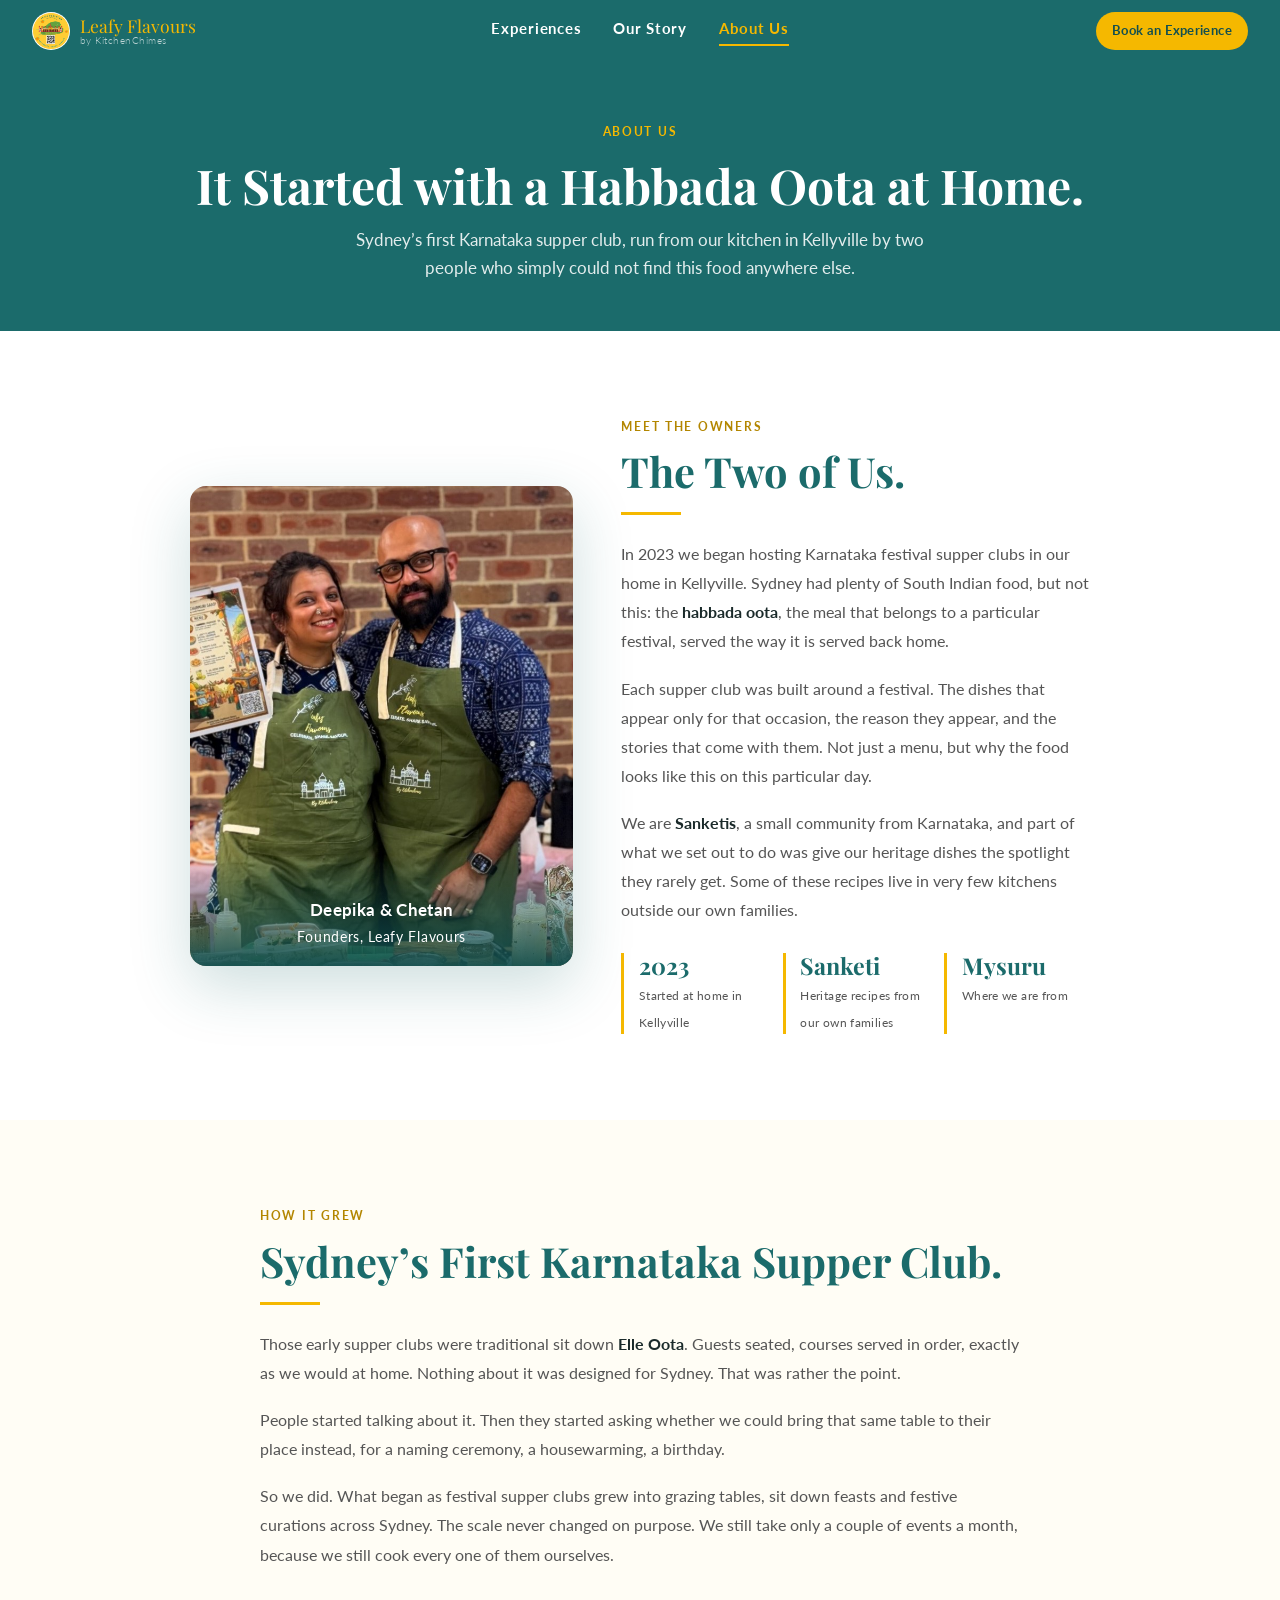
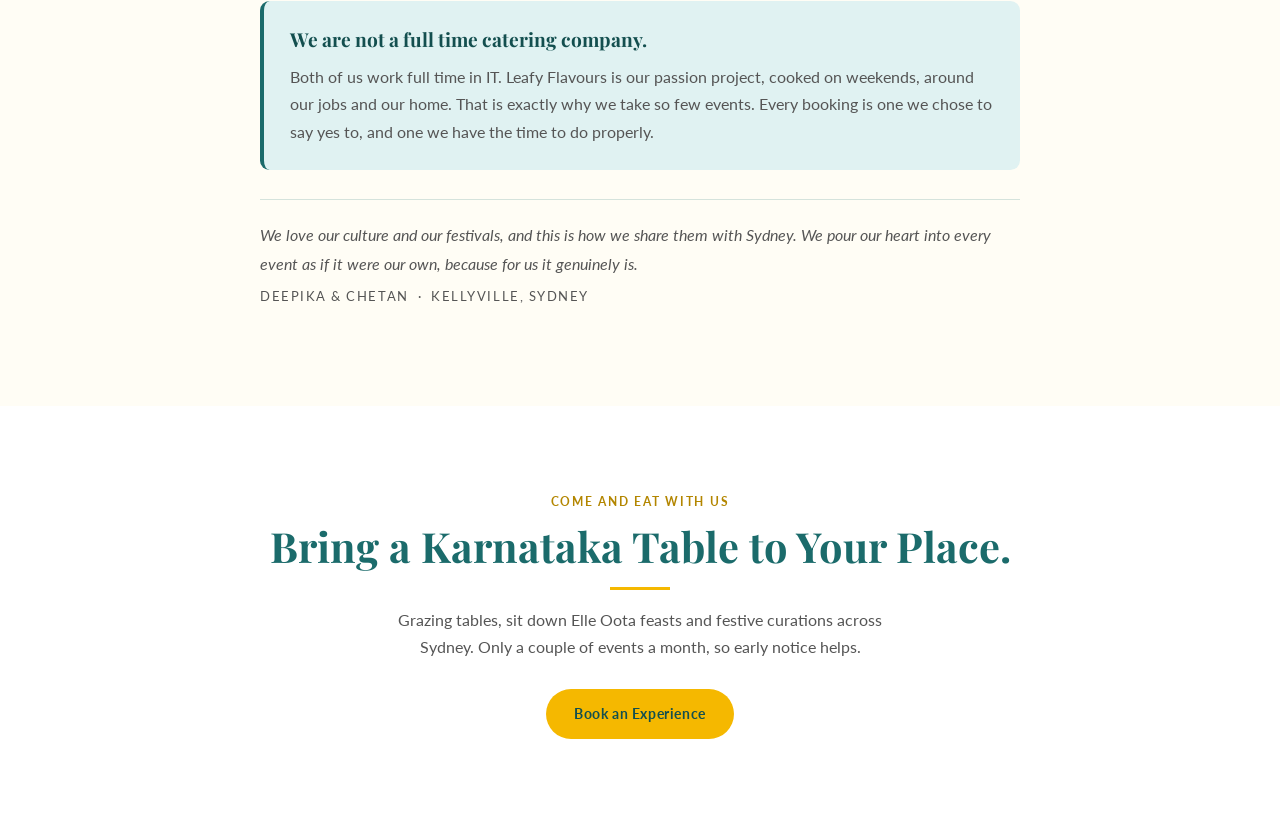
==== about.html @ c559377c "Add About Us page, refresh Our Story, new testimonials Site: - New about.html: Meet the Owners, how " ====
<!DOCTYPE html>
<html lang="en">
<head>
  <meta charset="UTF-8"/>
  <meta name="viewport" content="width=device-width, initial-scale=1.0"/>
  <meta name="description" content="Meet Deepika and Chetan, the couple behind Leafy Flavours. Sanketi heritage cooking and Sydney's first Karnataka festival supper clubs, from our home in Kellyville."/>
  <title>About Us | Leafy Flavours, Sydney</title>
  <link rel="preconnect" href="https://fonts.googleapis.com"/>
  <link href="https://fonts.googleapis.com/css2?family=Playfair+Display:ital,wght@0,500;0,700;1,500&family=Lato:wght@300;400;700&display=swap" rel="stylesheet"/>
  <link rel="stylesheet" href="styles.css"/>
</head>
<body>

<!-- ── HEADER ──────────────────────────────────────────── -->
<header>
  <a href="index.html" class="header-logo">
    <img src="images/logo.png" alt="Leafy Flavours logo"/>
    <div class="header-brand">
      Leafy Flavours
      <span>by KitchenChimes</span>
    </div>
  </a>
  <nav class="header-nav-group">
    <a href="index.html#experiences" class="header-nav">Experiences</a>
    <a href="index.html#our-story" class="header-nav">Our Story</a>
    <a href="about.html" class="header-nav is-active">About Us</a>
  </nav>
  <div class="header-actions">
    <a href="index.html#contact" class="header-cta">Book an Experience</a>
  </div>
</header>

<!-- ── PAGE HERO ───────────────────────────────────────── -->
<section class="page-hero">
  <span class="section-label">About Us</span>
  <h1>It Started with a Habbada Oota at Home.</h1>
  <p>
    Sydney&rsquo;s first Karnataka supper club, run from our kitchen in Kellyville
    by two people who simply could not find this food anywhere else.
  </p>
</section>

<!-- ── MEET THE OWNERS ─────────────────────────────────── -->
<section class="about">
  <div class="section-inner">
    <div class="owners-grid">
      <div class="owners-img">
        <img src="images/owners.jpg" alt="Deepika and Chetan at a Leafy Flavours stall in their branded aprons"/>
        <div class="owners-cap">
          <strong>Deepika &amp; Chetan</strong>
          Founders, Leafy Flavours
        </div>
      </div>
      <div class="prose">
        <span class="section-label">Meet the Owners</span>
        <h2 class="section-title">The Two of Us.</h2>
        <hr class="gold-rule"/>
        <p>
          In 2023 we began hosting Karnataka festival supper clubs in our home in
          Kellyville. Sydney had plenty of South Indian food, but not this: the
          <strong>habbada oota</strong>, the meal that belongs to a particular festival,
          served the way it is served back home.
        </p>
        <p>
          Each supper club was built around a festival. The dishes that appear only for
          that occasion, the reason they appear, and the stories that come with them.
          Not just a menu, but why the food looks like this on this particular day.
        </p>
        <p>
          We are <strong>Sanketis</strong>, a small community from Karnataka, and part of
          what we set out to do was give our heritage dishes the spotlight they rarely get.
          Some of these recipes live in very few kitchens outside our own families.
        </p>
        <div class="facts">
          <div class="fact">
            <b>2023</b>
            <span>Started at home in Kellyville</span>
          </div>
          <div class="fact">
            <b>Sanketi</b>
            <span>Heritage recipes from our own families</span>
          </div>
          <div class="fact">
            <b>Mysuru</b>
            <span>Where we are from</span>
          </div>
        </div>
      </div>
    </div>
  </div>
</section>

<!-- ── HOW IT GREW ─────────────────────────────────────── -->
<section class="story">
  <div class="section-inner" style="max-width: 760px;">
    <span class="section-label">How It Grew</span>
    <h2 class="section-title">Sydney&rsquo;s First Karnataka Supper Club.</h2>
    <hr class="gold-rule"/>
    <div class="prose" style="margin-top: 1.4rem;">
      <p>
        Those early supper clubs were traditional sit down <strong>Elle Oota</strong>.
        Guests seated, courses served in order, exactly as we would at home. Nothing
        about it was designed for Sydney. That was rather the point.
      </p>
      <p>
        People started talking about it. Then they started asking whether we could bring
        that same table to their place instead, for a naming ceremony, a housewarming,
        a birthday.
      </p>
      <p>
        So we did. What began as festival supper clubs grew into grazing tables, sit down
        feasts and festive curations across Sydney. The scale never changed on purpose.
        We still take only a couple of events a month, because we still cook every one of
        them ourselves.
      </p>

      <div class="sidenote">
        <h3>We are not a full time catering company.</h3>
        <p>
          Both of us work full time in IT. Leafy Flavours is our passion project, cooked
          on weekends, around our jobs and our home. That is exactly why we take so few
          events. Every booking is one we chose to say yes to, and one we have the time
          to do properly.
        </p>
      </div>

      <p class="signoff">
        We love our culture and our festivals, and this is how we share them with Sydney.
        We pour our heart into every event as if it were our own, because for us it
        genuinely is.
        <span>Deepika &amp; Chetan &nbsp;&middot;&nbsp; Kellyville, Sydney</span>
      </p>
    </div>
  </div>
</section>

<!-- ── CTA ─────────────────────────────────────────────── -->
<section class="themes">
  <div class="section-inner" style="text-align:center;">
    <span class="section-label">Come and Eat With Us</span>
    <h2 class="section-title">Bring a Karnataka Table to Your Place.</h2>
    <hr class="gold-rule" style="margin: 1rem auto;"/>
    <p style="color: var(--grey); max-width: 540px; margin: 0 auto 1.8rem;">
      Grazing tables, sit down Elle Oota feasts and festive curations across Sydney.
      Only a couple of events a month, so early notice helps.
    </p>
    <a href="index.html#contact" class="btn btn-gold">Book an Experience</a>
  </div>
</section>

</body>
</html>
---- styles.css ----
:root {
      --teal:        #1B6B6B;
      --teal-dark:   #134f4f;
      --teal-light:  #e0f2f2;
      --gold:        #F5B800;
      --gold-dark:   #b38600;
      --gold-light:  #fff5cc;
      --cream:       #fffdf5;
      --dark:        #1a2a2a;
      --grey:        #555;
      --white:       #fff;
    }

    * { box-sizing: border-box; margin: 0; padding: 0; }

    html { scroll-behavior: smooth; }

    body {
      font-family: 'Lato', sans-serif;
      background: var(--cream);
      color: var(--dark);
      font-size: 16px;
      line-height: 1.7;
    }

    /* ── HEADER ──────────────────────────────────────── */
    header {
      background: var(--teal);
      position: sticky;
      top: 0;
      z-index: 200;
      padding: 0.75rem 2rem;
      display: grid;
      grid-template-columns: 1fr auto 1fr;
      align-items: center;
      gap: 1rem;
    }

    /* centre zone: primary navigation */
    .header-nav-group {
      display: flex;
      align-items: center;
      justify-content: center;
      gap: 2rem;
    }

    /* right zone: booking CTA */
    .header-actions {
      display: flex;
      align-items: center;
      justify-content: flex-end;
    }

    .header-logo {
      display: flex;
      align-items: center;
      gap: 0.6rem;
      text-decoration: none;
    }

    .header-logo img {
      width: 38px;
      height: 38px;
      border-radius: 50%;
      object-fit: cover;
    }

    .header-brand {
      font-family: 'Playfair Display', serif;
      font-size: 1.1rem;
      color: var(--gold);
      line-height: 1.1;
    }

    .header-brand span {
      display: block;
      font-family: 'Lato', sans-serif;
      font-size: 0.65rem;
      color: rgba(255,255,255,0.7);
      letter-spacing: 0.05em;
      font-weight: 300;
    }

    .header-cta {
      background: var(--gold);
      color: var(--teal-dark);
      font-weight: 700;
      font-size: 0.8rem;
      padding: 0.5rem 1rem;
      border-radius: 2rem;
      text-decoration: none;
      white-space: nowrap;
      letter-spacing: 0.03em;
      transition: background 0.2s;
    }

    .header-cta:hover { background: #e0a900; }

    /* ── HERO ───────────────────────────────────────── */
    .hero {
      position: relative;
      min-height: 92vh;
      display: flex;
      align-items: center;
      justify-content: center;
      overflow: hidden;
    }

    .hero-bg {
      position: absolute;
      inset: 0;
      background-image: url('images/main-banner.jpg');
      background-size: cover;
      background-position: center center;
      filter: brightness(0.45);
    }

    .hero-content {
      position: relative;
      text-align: center;
      padding: 2rem 1.5rem;
      max-width: 700px;
    }

    .hero-eyebrow {
      display: inline-block;
      background: var(--gold);
      color: var(--teal-dark);
      font-size: 0.75rem;
      font-weight: 700;
      letter-spacing: 0.12em;
      text-transform: uppercase;
      padding: 0.35rem 1rem;
      border-radius: 2rem;
      margin-bottom: 1.2rem;
    }

    .hero h1 {
      font-family: 'Playfair Display', serif;
      font-size: clamp(2rem, 6vw, 3.4rem);
      color: var(--white);
      line-height: 1.2;
      margin-bottom: 1rem;
    }

    .hero h1 em {
      color: var(--gold);
      font-style: italic;
    }

    .hero-tagline {
      color: rgba(255,255,255,0.85);
      font-size: 1.05rem;
      font-weight: 300;
      margin-bottom: 2rem;
      max-width: 500px;
      margin-left: auto;
      margin-right: auto;
    }

    .hero-buttons {
      display: flex;
      gap: 0.75rem;
      justify-content: center;
      flex-wrap: wrap;
    }

    .btn {
      display: inline-block;
      padding: 0.8rem 1.8rem;
      border-radius: 2rem;
      font-weight: 700;
      font-size: 0.9rem;
      text-decoration: none;
      letter-spacing: 0.04em;
      transition: transform 0.15s, box-shadow 0.15s;
    }

    .btn:active { transform: scale(0.97); }

    .btn-gold {
      background: var(--gold);
      color: var(--teal-dark);
    }

    .btn-outline {
      border: 2px solid rgba(255,255,255,0.7);
      color: var(--white);
    }

    .hero-scroll {
      position: absolute;
      bottom: 1.5rem;
      left: 50%;
      transform: translateX(-50%);
      color: rgba(255,255,255,0.5);
      font-size: 0.75rem;
      letter-spacing: 0.1em;
      text-transform: uppercase;
      display: flex;
      flex-direction: column;
      align-items: center;
      gap: 0.3rem;
    }

    .hero-scroll::after {
      content: '';
      display: block;
      width: 1px;
      height: 30px;
      background: rgba(255,255,255,0.3);
    }

    /* ── SECTION BASICS ──────────────────────────────── */
    section { padding: 5rem 1.5rem; }

    .section-inner { max-width: 900px; margin: 0 auto; }

    .section-label {
      display: inline-block;
      font-size: 0.72rem;
      font-weight: 700;
      letter-spacing: 0.15em;
      text-transform: uppercase;
      color: var(--gold-dark);
      margin-bottom: 0.6rem;
    }

    .section-title {
      font-family: 'Playfair Display', serif;
      font-size: clamp(1.8rem, 4vw, 2.6rem);
      color: var(--teal);
      line-height: 1.2;
      margin-bottom: 0.5rem;
    }

    .gold-rule {
      width: 60px;
      height: 3px;
      background: var(--gold);
      border: none;
      margin: 1rem 0 1.5rem;
    }

    /* ── ABOUT ───────────────────────────────────────── */
    .about { background: var(--white); }

    .about-grid {
      display: grid;
      grid-template-columns: 1fr 1fr;
      gap: 3rem;
      align-items: center;
    }

    .about-img {
      border-radius: 1rem;
      overflow: hidden;
      box-shadow: 0 20px 60px rgba(27,107,107,0.2);
    }

    .about-img img {
      width: 100%;
      height: 420px;
      object-fit: cover;
      display: block;
    }

    .about-text p {
      color: var(--grey);
      margin-bottom: 1.2rem;
      font-size: 1rem;
    }

    .about-text p strong {
      color: var(--dark);
    }

    /* ── OUR STORY ── */
    .story { background: var(--cream); }

    .story-grid {
      display: grid;
      grid-template-columns: 0.85fr 1.15fr;
      gap: 3rem;
      align-items: center;
    }

    .story-img {
      border-radius: 1rem;
      overflow: hidden;
      box-shadow: 0 20px 60px rgba(27,107,107,0.22);
      position: relative;
    }

    .story-img img {
      width: 100%;
      height: 460px;
      object-fit: cover;
      object-position: center 18%;
      display: block;
    }

    .story-cap {
      position: absolute;
      left: 0; right: 0; bottom: 0;
      background: linear-gradient(to top, rgba(19,79,79,0.94), rgba(19,79,79,0));
      color: #fff;
      padding: 2.4rem 1.2rem 1rem;
      font-size: 0.85rem;
      letter-spacing: 0.06em;
      text-align: center;
    }

    .story-cap strong { display: block; font-size: 1rem; letter-spacing: 0.03em; }

    .story-text p {
      color: var(--grey);
      margin-bottom: 1.1rem;
      font-size: 1.02rem;
      line-height: 1.75;
    }

    .story-text p strong { color: var(--dark); }

    .story-firsts {
      display: grid;
      grid-template-columns: repeat(3, 1fr);
      gap: 1rem;
      margin: 1.6rem 0 0.4rem;
    }

    @media (max-width: 560px) {
      .story-firsts { grid-template-columns: 1fr; gap: 0.7rem; }
    }

    .story-stat {
      border-left: 3px solid var(--gold);
      padding-left: 0.9rem;
    }

    .story-stat b {
      display: block;
      font-family: 'Playfair Display', serif;
      font-size: 1.5rem;
      color: var(--teal);
      line-height: 1.1;
    }

    .story-stat span {
      font-size: 0.78rem;
      color: var(--grey);
      letter-spacing: 0.04em;
    }

    .story-sign {
      margin-top: 1.6rem;
      padding-top: 1.2rem;
      border-top: 1px solid rgba(27,107,107,0.18);
      font-style: italic;
      color: var(--teal);
      font-size: 1.05rem;
    }

    @media (max-width: 820px) {
      .story-grid { grid-template-columns: 1fr; gap: 2rem; }
      .story-img img { height: 380px; }
    }

    .why-grid {
      display: grid;
      grid-template-columns: 1fr 1fr;
      gap: 0.8rem;
      margin-top: 1.8rem;
    }

    .why-item {
      background: var(--teal-light);
      padding: 1rem;
      border-radius: 0.6rem;
      border-left: 3px solid var(--teal);
    }

    .why-item strong {
      display: block;
      color: var(--teal);
      font-size: 0.85rem;
      margin-bottom: 0.2rem;
    }

    .why-item span {
      font-size: 0.85rem;
      color: var(--grey);
    }

    /* ── EXPERIENCES NAV ──────────────────────────────── */
    .exp-nav {
      background: var(--teal);
      padding: 1.5rem;
      display: flex;
      gap: 0.5rem;
      justify-content: center;
      flex-wrap: wrap;
    }

    .exp-nav a {
      color: rgba(255,255,255,0.7);
      text-decoration: none;
      font-size: 0.82rem;
      font-weight: 700;
      letter-spacing: 0.06em;
      padding: 0.4rem 0.9rem;
      border-radius: 2rem;
      border: 1px solid rgba(255,255,255,0.2);
      transition: all 0.2s;
      white-space: nowrap;
    }

    .exp-nav a:hover {
      background: rgba(255,255,255,0.15);
      color: var(--gold);
    }

    /* ── EXPERIENCE SECTIONS ──────────────────────────── */
    .exp { padding: 0; }

    .exp-hero {
      position: relative;
      height: 55vw;
      max-height: 480px;
      overflow: hidden;
    }

    .exp-hero img {
      width: 100%;
      height: 100%;
      object-fit: cover;
      object-position: center center;
    }

    .exp-hero-overlay {
      position: absolute;
      inset: 0;
      background: linear-gradient(to bottom, transparent 30%, rgba(0,0,0,0.7) 100%);
      display: flex;
      align-items: flex-end;
      padding: 2rem;
    }

    .exp-hero-label {
      background: var(--gold);
      color: var(--teal-dark);
      font-size: 1rem;
      font-weight: 700;
      letter-spacing: 0.1em;
      text-transform: uppercase;
      padding: 0.45rem 1.1rem;
      border-radius: 2rem;
      display: inline-block;
      margin-bottom: 0.7rem;
    }

    .exp-hero-title {
      font-family: 'Playfair Display', serif;
      font-size: clamp(2rem, 5vw, 3rem);
      color: var(--white);
      line-height: 1.2;
    }

    .exp-hero-sub {
      color: var(--gold);
      font-size: 0.85rem;
      font-style: italic;
      margin-top: 0.3rem;
    }

    .exp-body {
      background: var(--cream);
      padding: 3rem 1.5rem 4rem;
    }

    .exp-body-inner { max-width: 860px; margin: 0 auto; }

    .exp-pitch {
      font-family: 'Playfair Display', serif;
      font-size: clamp(1rem, 2.2vw, 1.15rem);
      font-style: italic;
      color: var(--dark);
      line-height: 1.8;
      margin-bottom: 2.5rem;
      padding-bottom: 2rem;
      border-bottom: 1px solid var(--teal-light);
    }

    .exp-best-for {
      display: inline-flex;
      align-items: center;
      gap: 0.5rem;
      background: var(--gold-light);
      border: 1px solid var(--gold);
      padding: 0.5rem 1rem;
      border-radius: 2rem;
      font-size: 0.82rem;
      color: var(--gold-dark);
      font-weight: 700;
      margin-bottom: 2rem;
    }

    /* Category boxes */
    .cat-box {
      margin-bottom: 1rem;
      border-radius: 0.7rem;
      overflow: hidden;
      box-shadow: 0 2px 12px rgba(27,107,107,0.08);
    }

    .cat-head {
      background: var(--teal);
      padding: 0.8rem 1.2rem;
      display: flex;
      justify-content: space-between;
      align-items: center;
      flex-wrap: wrap;
      gap: 0.4rem;
    }

    .cat-head-title {
      font-size: 0.8rem;
      font-weight: 700;
      letter-spacing: 0.1em;
      color: var(--white);
      text-transform: uppercase;
    }

    .cat-head-instr {
      font-size: 0.75rem;
      color: rgba(255,255,255,0.65);
      font-style: italic;
    }

    .cat-items {
      background: var(--teal-light);
      padding: 1rem 1.2rem;
      font-size: 0.95rem;
      color: var(--dark);
      line-height: 1.9;
      text-align: center;
    }

    .cat-items .dot { color: var(--teal); margin: 0 0.3rem; }

    /* Tier cards */
    .tier-grid {
      display: grid;
      grid-template-columns: repeat(auto-fit, minmax(230px, 1fr));
      gap: 1rem;
      margin: 2rem 0;
    }

    .tier-card {
      border: 1.5px solid var(--gold);
      border-radius: 0.8rem;
      overflow: hidden;
    }

    .tier-card-head {
      background: var(--gold-light);
      padding: 1rem 1.2rem;
      border-bottom: 1px solid var(--gold);
    }

    .tier-card-name {
      font-family: 'Playfair Display', serif;
      font-size: 1.05rem;
      color: var(--teal);
      font-weight: 700;
    }

    .tier-card-sub {
      font-size: 0.8rem;
      color: var(--gold-dark);
      font-style: italic;
      margin-top: 0.15rem;
    }

    .tier-card-body {
      background: var(--cream);
      padding: 1rem 1.2rem;
    }

    .tier-card-desc {
      font-size: 0.85rem;
      color: var(--grey);
      font-style: italic;
      margin-bottom: 0.6rem;
    }

    .tier-card-picks {
      font-size: 0.85rem;
      color: var(--teal);
      font-weight: 700;
    }

    .popular-badge {
      display: inline-block;
      background: var(--teal);
      color: var(--gold);
      font-size: 0.65rem;
      font-weight: 700;
      letter-spacing: 0.08em;
      padding: 0.15rem 0.5rem;
      border-radius: 1rem;
      vertical-align: middle;
      margin-left: 0.4rem;
    }

    /* Choice rows */
    .choice-rows { margin-top: 2rem; }

    .choice-rows-title {
      font-size: 0.75rem;
      font-weight: 700;
      letter-spacing: 0.12em;
      text-transform: uppercase;
      color: var(--teal);
      margin-bottom: 0.6rem;
    }

    .choice-row {
      display: grid;
      grid-template-columns: 150px 1fr;
      border-radius: 0.4rem;
      overflow: hidden;
      margin-bottom: 0.4rem;
      box-shadow: 0 1px 4px rgba(0,0,0,0.06);
    }

    .choice-row-label {
      background: var(--teal);
      color: var(--white);
      font-size: 0.72rem;
      font-weight: 700;
      letter-spacing: 0.04em;
      display: flex;
      align-items: center;
      justify-content: center;
      padding: 0.7rem 0.6rem;
      text-align: center;
      text-transform: uppercase;
      line-height: 1.3;
      word-break: break-word;
    }

    .choice-row-items {
      background: var(--teal-light);
      padding: 0.7rem 1rem;
      font-size: 0.9rem;
      color: var(--dark);
      display: flex;
      align-items: center;
    }

    /* Course rows (Elle Oota) */
    .course-row {
      display: grid;
      grid-template-columns: 145px 1fr;
      margin-bottom: 0.4rem;
      border-radius: 0.4rem;
      overflow: hidden;
      box-shadow: 0 1px 4px rgba(0,0,0,0.06);
    }

    .course-row-left {
      background: var(--teal);
      padding: 0.8rem 0.6rem;
      display: flex;
      flex-direction: column;
      align-items: center;
      justify-content: center;
    }

    .course-name {
      color: var(--white);
      font-size: 0.72rem;
      font-weight: 700;
      text-align: center;
      letter-spacing: 0.04em;
      text-transform: uppercase;
      word-break: break-word;
    }

    .course-sub {
      color: rgba(255,255,255,0.6);
      font-size: 0.68rem;
      font-style: italic;
      text-align: center;
      margin-top: 0.15rem;
    }

    .course-row-right {
      background: var(--teal-light);
      padding: 0.8rem 1rem;
      font-size: 0.9rem;
      color: var(--dark);
      display: flex;
      align-items: center;
    }

    /* Note box */
    .exp-note {
      background: var(--gold-light);
      border: 1px solid var(--gold);
      border-radius: 0.6rem;
      padding: 1rem 1.2rem;
      font-size: 0.85rem;
      color: var(--gold-dark);
      text-align: center;
      margin-top: 1.5rem;
    }

    /* ── GALLERY ─────────────────────────────────────── */
    .gallery {
      background: var(--teal);
      padding: 4rem 1.5rem;
    }

    .gallery .section-title { color: var(--gold); }
    .gallery .section-label { color: rgba(255,255,255,0.6); }

    .gallery-grid {
      display: grid;
      grid-template-columns: repeat(2, 1fr);
      gap: 0.6rem;
      margin-top: 1.5rem;
    }

    @media (min-width: 640px) {
      .gallery-grid { grid-template-columns: repeat(4, 1fr); }
    }

    .gallery-item {
      border-radius: 0.5rem;
      overflow: hidden;
      aspect-ratio: 1;
    }

    .gallery-item img {
      width: 100%;
      height: 100%;
      object-fit: cover;
      transition: transform 0.4s ease;
    }

    .gallery-item:hover img { transform: scale(1.06); }

    .gallery-sub {
      font-family: 'Playfair Display', serif;
      font-size: 1.1rem;
      color: var(--gold);
      font-style: italic;
      margin: 2rem 0 0.8rem;
      letter-spacing: 0.02em;
    }

    /* ── LIVE COUNTERS ───────────────────────────────────── */
    .lc-counters {
      display: grid;
      grid-template-columns: 1fr;
      gap: 1rem;
      margin: 1.5rem 0 0.5rem;
    }
    @media (min-width: 720px) {
      .lc-counters { grid-template-columns: repeat(3, 1fr); }
    }
    .counter-card {
      background: var(--cream);
      border: 1px solid var(--gold);
      border-radius: 0.8rem;
      padding: 1.2rem 1.1rem;
    }
    .counter-card-name {
      font-family: 'Playfair Display', serif;
      font-size: 1.15rem;
      color: var(--teal);
      margin-bottom: 0.15rem;
    }
    .counter-card-tag {
      font-size: 0.72rem;
      font-weight: 700;
      letter-spacing: 0.08em;
      text-transform: uppercase;
      color: var(--gold-dark);
      margin-bottom: 0.5rem;
    }
    .counter-card-desc {
      font-size: 0.88rem;
      color: var(--grey);
      line-height: 1.55;
    }
    .lc-gallery .gallery-item.is-hidden { display: none; }
    .see-more-wrap { text-align: center; margin-top: 1.5rem; }
    .see-more-btn {
      background: var(--teal);
      color: #fff;
      border: none;
      cursor: pointer;
      font-family: 'Lato', sans-serif;
      font-size: 0.82rem;
      font-weight: 700;
      letter-spacing: 0.06em;
      padding: 0.7rem 1.6rem;
      border-radius: 2rem;
      transition: background 0.2s;
    }
    .see-more-btn:hover { background: var(--gold-dark); }

    /* ── REVIEWS ─────────────────────────────────────────── */
    .reviews {
      background: var(--cream);
      padding: 5rem 1.5rem;
      text-align: center;
    }

    .reviews-grid {
      display: grid;
      grid-template-columns: repeat(3, 1fr);
      gap: 1.5rem;
      margin-top: 0;
    }

    @media (max-width: 680px) {
      .reviews-grid { grid-template-columns: 1fr; }
    }

    .review-card {
      background: var(--white);
      border-radius: 1rem;
      padding: 1.8rem 1.5rem;
      box-shadow: 0 4px 20px rgba(27,107,107,0.08);
      border-top: 4px solid var(--gold);
      text-align: left;
      display: flex;
      flex-direction: column;
    }

    .review-quote {
      font-family: 'Playfair Display', serif;
      font-size: 1rem;
      font-style: italic;
      color: var(--dark);
      line-height: 1.8;
      flex: 1;
      margin-bottom: 1.2rem;
    }

    .review-quote::before { content: '\201C'; color: var(--gold); font-size: 2rem; line-height: 0; vertical-align: -0.4rem; margin-right: 0.2rem; }

    .review-name {
      font-weight: 700;
      font-size: 0.9rem;
      color: var(--teal);
    }

    .review-via {
      font-size: 0.75rem;
      color: var(--grey);
      margin-top: 0.15rem;
    }

    /* ── THEME MATCHING ──────────────────────────────── */
    .themes {
      background: var(--white);
      text-align: center;
    }

    .theme-tags {
      display: flex;
      flex-wrap: wrap;
      gap: 0.6rem;
      justify-content: center;
      margin-top: 1.2rem;
    }

    .theme-tag {
      background: var(--teal-light);
      color: var(--teal);
      font-size: 0.85rem;
      font-weight: 700;
      padding: 0.45rem 1rem;
      border-radius: 2rem;
      border: 1px solid var(--teal);
    }

    .theme-note {
      margin-top: 1.5rem;
      color: var(--grey);
      font-style: italic;
      font-size: 0.95rem;
    }

    /* ── CONTACT ─────────────────────────────────────── */
    .contact {
      background: var(--teal);
      text-align: center;
      padding: 5rem 1.5rem;
    }

    .contact .section-label { color: var(--gold); }
    .contact .section-title { color: var(--white); }
    .contact .gold-rule { margin: 1rem auto 1.5rem; }

    .contact-tagline {
      color: rgba(255,255,255,0.8);
      font-size: 1rem;
      max-width: 500px;
      margin: 0 auto 2.5rem;
    }

    .contact-buttons {
      display: flex;
      gap: 1rem;
      justify-content: center;
      flex-wrap: wrap;
      margin-bottom: 2.5rem;
    }

    .btn-whatsapp {
      background: #25d366;
      color: var(--white);
      display: flex;
      align-items: center;
      gap: 0.5rem;
    }

    .btn-call {
      background: var(--gold);
      color: var(--teal-dark);
    }

    .contact-insta {
      color: rgba(255,255,255,0.6);
      font-size: 0.9rem;
      text-decoration: none;
      letter-spacing: 0.05em;
    }

    .contact-insta:hover { color: var(--gold); }

    .contact-pdf {
      display: inline-block;
      margin-top: 1.5rem;
      color: rgba(255,255,255,0.5);
      font-size: 0.82rem;
      text-decoration: none;
      border-bottom: 1px solid rgba(255,255,255,0.2);
      padding-bottom: 0.1rem;
    }

    .contact-pdf:hover { color: var(--gold); }

    /* ── FOOTER ──────────────────────────────────────── */
    footer {
      background: var(--teal-dark);
      color: rgba(255,255,255,0.4);
      text-align: center;
      padding: 1.5rem;
      font-size: 0.8rem;
    }

    footer a {
      color: var(--gold);
      text-decoration: none;
    }

    /* ── EXPERIENCE OVERVIEW CARDS ──────────────────────── */
    .exp-overview {
      background: var(--cream);
      padding: 4rem 1.5rem;
    }

    .exp-overview-header { text-align: center; margin-bottom: 2.5rem; }

    .exp-cards {
      display: grid;
      grid-template-columns: repeat(auto-fit, minmax(215px, 1fr));
      gap: 1.2rem;
      max-width: 1200px;
      margin: 0 auto;
    }

    .exp-card {
      border-radius: 1rem;
      overflow: hidden;
      box-shadow: 0 4px 20px rgba(27,107,107,0.12);
      display: flex;
      flex-direction: column;
      background: var(--white);
      transition: transform 0.2s, box-shadow 0.2s;
    }

    .exp-card:hover {
      transform: translateY(-4px);
      box-shadow: 0 10px 32px rgba(27,107,107,0.22);
    }

    .exp-card-img {
      height: 160px;
      position: relative;
      overflow: hidden;
    }

    .exp-card-img img {
      width: 100%;
      height: 100%;
      object-fit: cover;
      object-position: center;
    }

    .exp-card-img-overlay {
      position: absolute;
      inset: 0;
      background: linear-gradient(to bottom, transparent 40%, rgba(0,0,0,0.55) 100%);
    }

    .exp-card-badge {
      position: absolute;
      top: 0.6rem;
      left: 0.6rem;
      background: var(--gold);
      color: var(--teal-dark);
      font-size: 0.65rem;
      font-weight: 700;
      letter-spacing: 0.1em;
      text-transform: uppercase;
      padding: 0.25rem 0.7rem;
      border-radius: 1rem;
    }

    .exp-card-body {
      padding: 1.2rem;
      flex: 1;
      display: flex;
      flex-direction: column;
    }

    .exp-card-name {
      font-family: 'Playfair Display', serif;
      font-size: 1.05rem;
      color: var(--teal);
      font-weight: 700;
      margin-bottom: 0.2rem;
    }

    .exp-card-sub {
      font-size: 0.75rem;
      color: var(--grey);
      font-style: italic;
      margin-bottom: 0.7rem;
    }

    .exp-card-best {
      font-size: 0.76rem;
      color: var(--gold-dark);
      line-height: 1.5;
      margin-bottom: 1rem;
      flex: 1;
    }

    .exp-card-estimator {
      border-top: 1px solid var(--teal-light);
      padding-top: 0.8rem;
    }

    .exp-card-estimator label {
      font-size: 0.7rem;
      font-weight: 700;
      letter-spacing: 0.07em;
      text-transform: uppercase;
      color: var(--teal);
      display: block;
      margin-bottom: 0.35rem;
    }

    .exp-card-estimator input {
      width: 100%;
      border: 1.5px solid var(--teal-light);
      border-radius: 0.4rem;
      padding: 0.45rem 0.7rem;
      font-size: 0.9rem;
      color: var(--dark);
      outline: none;
      font-family: 'Lato', sans-serif;
      transition: border-color 0.2s;
    }

    .exp-card-estimator input:focus { border-color: var(--teal); }

    .exp-card-price {
      margin-top: 0.45rem;
      font-size: 0.88rem;
      color: var(--teal);
      font-weight: 700;
      min-height: 1.3em;
    }

    .exp-card-link {
      display: block;
      text-align: center;
      margin-top: 0.9rem;
      background: var(--teal);
      color: var(--white);
      font-size: 0.8rem;
      font-weight: 700;
      padding: 0.55rem;
      border-radius: 0.4rem;
      text-decoration: none;
      letter-spacing: 0.04em;
      transition: background 0.2s;
    }

    .exp-card-link:hover { background: var(--teal-dark); }

    .est-note {
      font-size: 0.72rem;
      color: var(--grey);
      font-style: italic;
      margin-bottom: 0.5rem;
      line-height: 1.5;
    }

    .est-row {
      display: flex;
      gap: 0.5rem;
      margin-top: 0.4rem;
    }

    .est-field { flex: 1; }

    .est-field label {
      font-size: 0.67rem;
      font-weight: 700;
      letter-spacing: 0.07em;
      text-transform: uppercase;
      color: var(--teal);
      display: block;
      margin-bottom: 0.3rem;
    }

    .est-field input {
      width: 100%;
      border: 1.5px solid var(--teal-light);
      border-radius: 0.4rem;
      padding: 0.4rem 0.5rem;
      font-size: 0.85rem;
      color: var(--dark);
      outline: none;
      font-family: 'Lato', sans-serif;
      transition: border-color 0.2s;
    }

    .est-field input:focus { border-color: var(--teal); }

    .est-tiers { margin-bottom: 0.6rem; }

    .est-tier-opt {
      display: flex;
      align-items: flex-start;
      gap: 0.35rem;
      font-size: 0.74rem;
      color: var(--dark);
      cursor: pointer;
      padding: 0.2rem 0;
      line-height: 1.4;
    }

    .est-tier-opt input[type=radio] {
      accent-color: var(--teal);
      margin-top: 0.15rem;
      flex-shrink: 0;
    }

    @media (max-width: 900px) {
      .exp-cards { grid-template-columns: repeat(2, 1fr); }
    }

    @media (max-width: 500px) {
      .exp-cards { grid-template-columns: 1fr; }
    }

    /* ── RESPONSIVE ──────────────────────────────────── */
    @media (max-width: 680px) {
      .about-grid { grid-template-columns: 1fr; }
      .about-img { order: -1; }
      .about-img img { height: 260px; }
      .why-grid { grid-template-columns: 1fr; }
      .choice-row { grid-template-columns: 110px 1fr; }
      .course-row { grid-template-columns: 110px 1fr; }
      section { padding: 3.5rem 1.2rem; }
    }

    @media (min-width: 900px) {
      .exp-layout {
        display: grid;
        grid-template-columns: 1fr 1fr;
        gap: 0;
      }
      .exp-layout .exp-hero {
        height: auto;
        max-height: none;
        min-height: 500px;
        position: sticky;
        top: 60px;
        align-self: start;
      }
      .exp-layout .exp-hero img {
        height: 100%;
        min-height: 500px;
      }
    }

    /* ── OPENING ACT SECTION ─────────────────────────── */
    .opening-act {
      background: var(--dark);
      color: var(--white);
      padding: 5rem 1.5rem;
      text-align: center;
    }

    .opening-act .section-label { color: var(--gold); }
    .opening-act .section-title { color: var(--white); }

    .opening-act-grid {
      display: grid;
      grid-template-columns: 1fr 1fr;
      gap: 2.5rem;
      align-items: center;
      max-width: 860px;
      margin: 0 auto;
      text-align: left;
    }

    .opening-act-img {
      border-radius: 1rem;
      overflow: hidden;
      box-shadow: 0 20px 50px rgba(0,0,0,0.4);
    }

    .opening-act-img img {
      width: 100%;
      height: 320px;
      object-fit: cover;
    }

    .opening-act-text p {
      color: rgba(255,255,255,0.75);
      font-style: italic;
      font-size: 1rem;
      line-height: 1.8;
      margin-bottom: 1.2rem;
    }

    .opening-act-note {
      background: rgba(245,184,0,0.12);
      border: 1px solid rgba(245,184,0,0.3);
      border-radius: 0.6rem;
      padding: 0.9rem 1.1rem;
      font-size: 0.88rem;
      color: var(--gold);
      margin-top: 1rem;
    }

    @media (max-width: 680px) {
      .opening-act-grid { grid-template-columns: 1fr; }
      .opening-act-img img { height: 220px; }
    }

/* ── HEADER NAV ──────────────────────────────────── */
.header-nav {
  color: #fff;
  text-decoration: none;
  font-size: 0.92rem;
  font-weight: 700;
  letter-spacing: 0.05em;
  white-space: nowrap;
  border-bottom: 2px solid transparent;
  padding-bottom: 3px;
  transition: border-color 0.2s, color 0.2s;
}

.header-nav:hover,
.header-nav.is-active { color: var(--gold); border-bottom-color: var(--gold); }

@media (max-width: 860px) {
  header {
    grid-template-columns: 1fr auto;
    grid-template-areas: "logo actions" "nav nav";
    row-gap: 0.6rem;
    padding: 0.7rem 1.2rem;
  }
  .header-logo   { grid-area: logo; }
  .header-actions{ grid-area: actions; }
  .header-nav-group {
    grid-area: nav;
    gap: 1.6rem;
    border-top: 1px solid rgba(255,255,255,0.18);
    padding-top: 0.55rem;
  }
}

@media (max-width: 420px) {
  .header-nav-group { gap: 1.1rem; }
  .header-nav { font-size: 0.84rem; }
}

/* ── ABOUT PAGE ──────────────────────────────────── */
.page-hero {
  background: var(--teal);
  color: #fff;
  padding: 3.4rem 1.5rem 3rem;
  text-align: center;
}

.page-hero .section-label { color: var(--gold); }

.page-hero h1 {
  font-family: 'Playfair Display', serif;
  font-size: clamp(2rem, 5vw, 3rem);
  margin: 0.4rem 0 0.8rem;
  line-height: 1.15;
}

.page-hero p {
  max-width: 620px;
  margin: 0 auto;
  color: rgba(255,255,255,0.88);
  font-size: 1.05rem;
}

.owners-grid {
  display: grid;
  grid-template-columns: 0.9fr 1.1fr;
  gap: 3rem;
  align-items: center;
}

.owners-img {
  border-radius: 1rem;
  overflow: hidden;
  box-shadow: 0 20px 60px rgba(27,107,107,0.22);
  position: relative;
}

.owners-img img {
  width: 100%;
  height: 480px;
  object-fit: cover;
  object-position: center 18%;
  display: block;
}

.owners-cap {
  position: absolute;
  left: 0; right: 0; bottom: 0;
  background: linear-gradient(to top, rgba(19,79,79,0.94), rgba(19,79,79,0));
  color: #fff;
  padding: 2.6rem 1.2rem 1.1rem;
  text-align: center;
  font-size: 0.86rem;
  letter-spacing: 0.05em;
}

.owners-cap strong { display: block; font-size: 1.05rem; letter-spacing: 0.02em; }

.prose p {
  color: var(--grey);
  margin-bottom: 1.15rem;
  font-size: 1.02rem;
  line-height: 1.78;
}

.prose p strong { color: var(--dark); }

.signoff {
  margin-top: 1.8rem;
  padding-top: 1.3rem;
  border-top: 1px solid rgba(27,107,107,0.18);
  font-style: italic;
  color: var(--teal);
  font-size: 1.12rem;
  line-height: 1.5;
}

.signoff span {
  display: block;
  font-style: normal;
  font-size: 0.8rem;
  letter-spacing: 0.12em;
  text-transform: uppercase;
  color: var(--grey);
  margin-top: 0.4rem;
}

.facts {
  display: grid;
  grid-template-columns: repeat(3, 1fr);
  gap: 1rem;
  margin: 1.8rem 0 0.4rem;
}

.fact {
  border-left: 3px solid var(--gold);
  padding-left: 0.9rem;
}

.fact b {
  display: block;
  font-family: 'Playfair Display', serif;
  font-size: 1.45rem;
  color: var(--teal);
  line-height: 1.15;
}

.fact span { font-size: 0.78rem; color: var(--grey); letter-spacing: 0.03em; }

.sidenote {
  background: var(--teal-light);
  border-left: 4px solid var(--teal);
  border-radius: 0.6rem;
  padding: 1.4rem 1.6rem;
  margin: 2rem 0 0;
}

.sidenote h3 {
  font-family: 'Playfair Display', serif;
  color: var(--teal-dark);
  font-size: 1.2rem;
  margin-bottom: 0.5rem;
}

.sidenote p { color: var(--grey); font-size: 0.98rem; margin: 0; }

@media (max-width: 820px) {
  .owners-grid { grid-template-columns: 1fr; gap: 2rem; }
  .owners-img img { height: 400px; }
}

@media (max-width: 560px) {
  .facts { grid-template-columns: 1fr; gap: 0.7rem; }
}
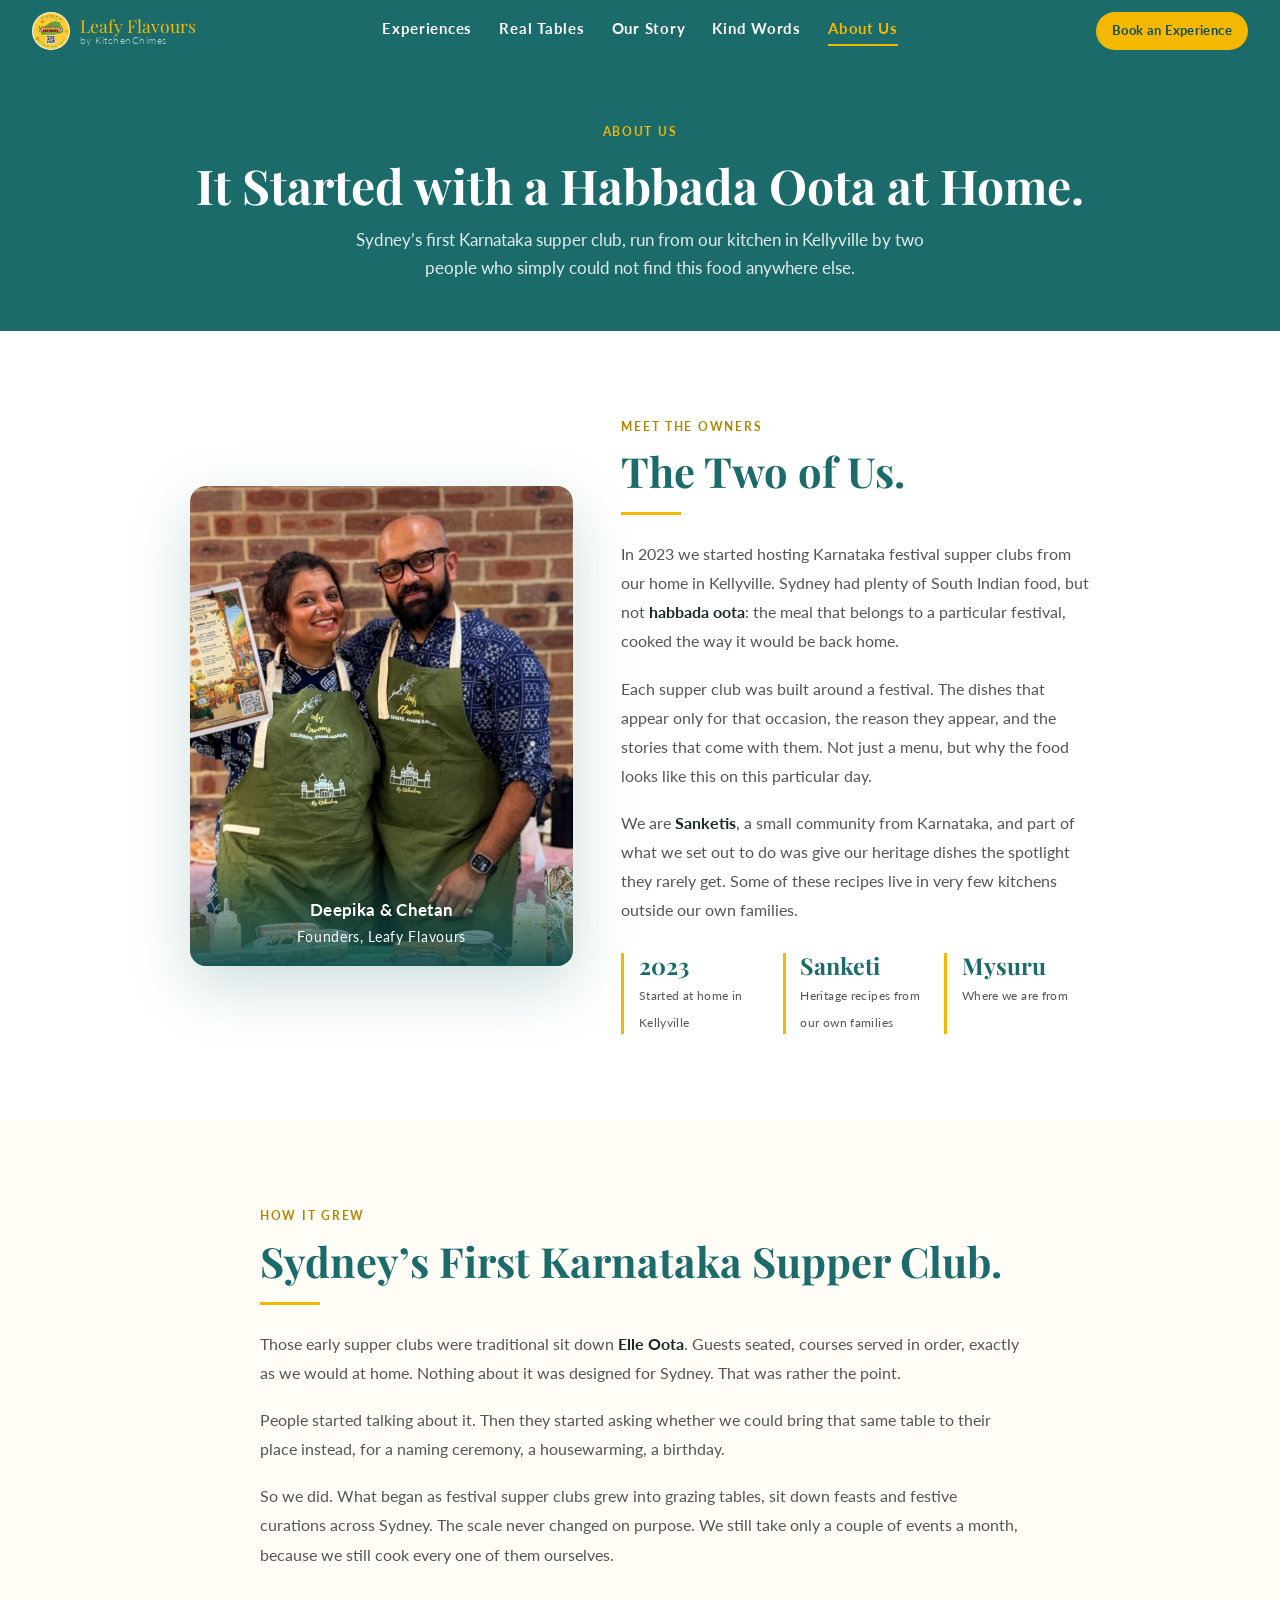
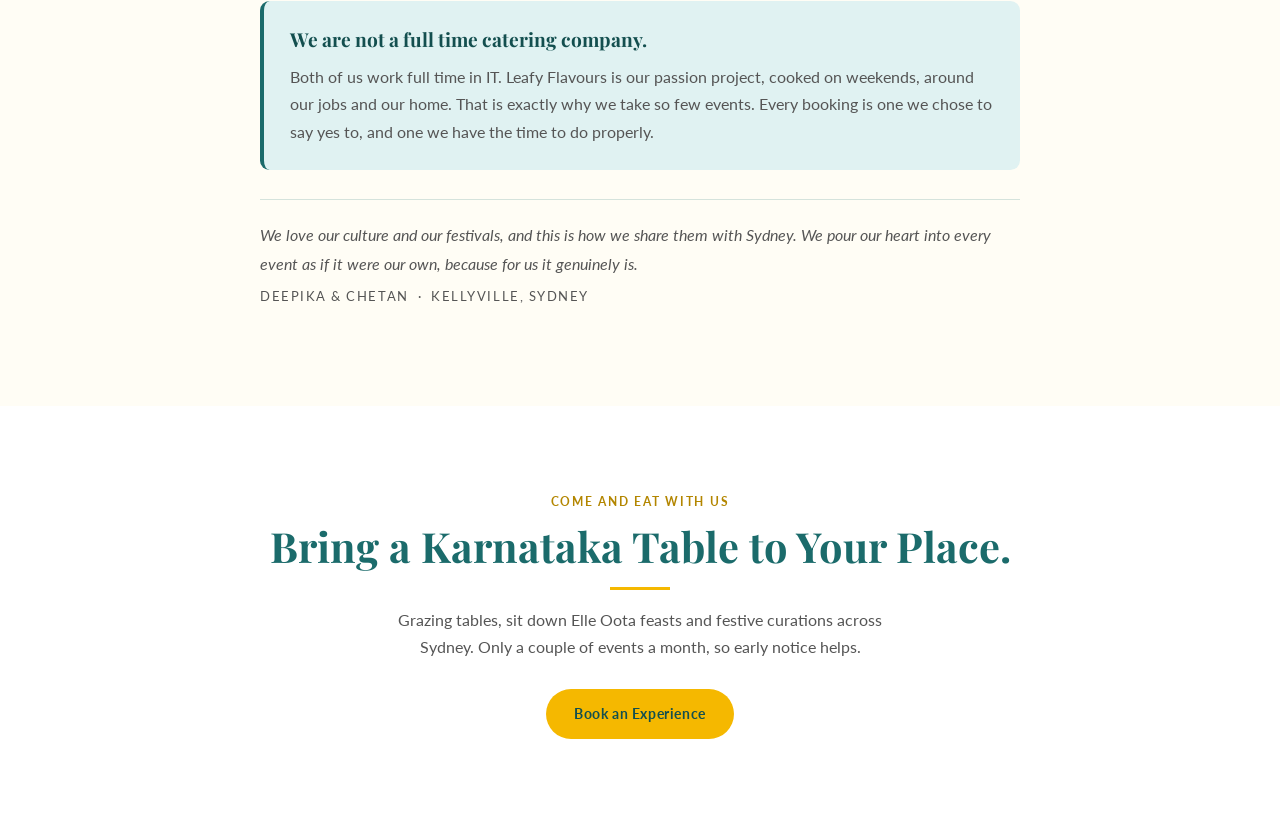
==== commit efa0143d: "Signature Table Styling pricing, menu additions, nav expansion Pricing: - New Signature Table Stylin" ====
--- a/about.html
+++ b/about.html
@@ -22,7 +22,9 @@
   </a>
   <nav class="header-nav-group">
     <a href="index.html#experiences" class="header-nav">Experiences</a>
+    <a href="index.html#gallery" class="header-nav">Real Tables</a>
     <a href="index.html#our-story" class="header-nav">Our Story</a>
+    <a href="index.html#reviews" class="header-nav">Kind Words</a>
     <a href="about.html" class="header-nav is-active">About Us</a>
   </nav>
   <div class="header-actions">
@@ -56,10 +58,10 @@
         <h2 class="section-title">The Two of Us.</h2>
         <hr class="gold-rule"/>
         <p>
-          In 2023 we began hosting Karnataka festival supper clubs in our home in
-          Kellyville. Sydney had plenty of South Indian food, but not this: the
-          <strong>habbada oota</strong>, the meal that belongs to a particular festival,
-          served the way it is served back home.
+          In 2023 we started hosting Karnataka festival supper clubs from our home in
+          Kellyville. Sydney had plenty of South Indian food, but not
+          <strong>habbada oota</strong>: the meal that belongs to a particular festival,
+          cooked the way it would be back home.
         </p>
         <p>
           Each supper club was built around a festival. The dishes that appear only for
--- a/styles.css
+++ b/styles.css
@@ -41,7 +41,8 @@
       display: flex;
       align-items: center;
       justify-content: center;
-      gap: 2rem;
+      flex-wrap: wrap;
+      gap: 0.4rem 1.7rem;
     }
 
     /* right zone: booking CTA */
@@ -1300,15 +1301,15 @@
   .header-actions{ grid-area: actions; }
   .header-nav-group {
     grid-area: nav;
-    gap: 1.6rem;
+    gap: 0.35rem 1.25rem;
     border-top: 1px solid rgba(255,255,255,0.18);
     padding-top: 0.55rem;
   }
 }
 
 @media (max-width: 420px) {
-  .header-nav-group { gap: 1.1rem; }
-  .header-nav { font-size: 0.84rem; }
+  .header-nav-group { gap: 0.3rem 0.9rem; }
+  .header-nav { font-size: 0.8rem; }
 }
 
 /* ── ABOUT PAGE ──────────────────────────────────── */
@@ -1446,3 +1447,72 @@
 @media (max-width: 560px) {
   .facts { grid-template-columns: 1fr; gap: 0.7rem; }
 }
+
+/* ── SIGNATURE TABLE STYLING ─────────────────────── */
+.styling { background: var(--white); }
+
+.styling .section-inner { text-align: center; }
+
+.styling-lede {
+  max-width: 620px;
+  margin: 1.2rem auto 0;
+  color: var(--grey);
+  font-size: 1.02rem;
+  line-height: 1.75;
+}
+
+.styling-lede strong { color: var(--dark); }
+
+.styling-tiers {
+  display: grid;
+  grid-template-columns: repeat(3, 1fr);
+  gap: 1rem;
+  max-width: 640px;
+  margin: 2rem auto 0;
+}
+
+.styling-tier {
+  background: var(--cream);
+  border: 1px solid var(--gold);
+  border-top: 4px solid var(--gold);
+  border-radius: 0.6rem;
+  padding: 1.2rem 0.8rem;
+}
+
+.styling-tier b {
+  display: block;
+  font-family: 'Playfair Display', serif;
+  font-size: 1.9rem;
+  color: var(--teal);
+  line-height: 1.1;
+}
+
+.styling-tier span {
+  display: block;
+  margin-top: 0.35rem;
+  font-size: 0.82rem;
+  color: var(--grey);
+  letter-spacing: 0.03em;
+}
+
+.styling-note {
+  margin-top: 1.4rem;
+  font-size: 0.92rem;
+  color: var(--teal);
+  font-weight: 700;
+  letter-spacing: 0.02em;
+}
+
+@media (max-width: 560px) {
+  .styling-tiers { grid-template-columns: 1fr; gap: 0.7rem; }
+  .styling-tier { padding: 1rem 0.8rem; }
+  .styling-tier b { font-size: 1.6rem; }
+}
+
+/* ── ANCHOR OFFSET ───────────────────────────────── */
+/* stop sticky-header from covering section tops on nav jumps */
+section[id], [id^="namma"] { scroll-margin-top: 90px; }
+
+@media (max-width: 860px) {
+  section[id], [id^="namma"] { scroll-margin-top: 132px; }
+}
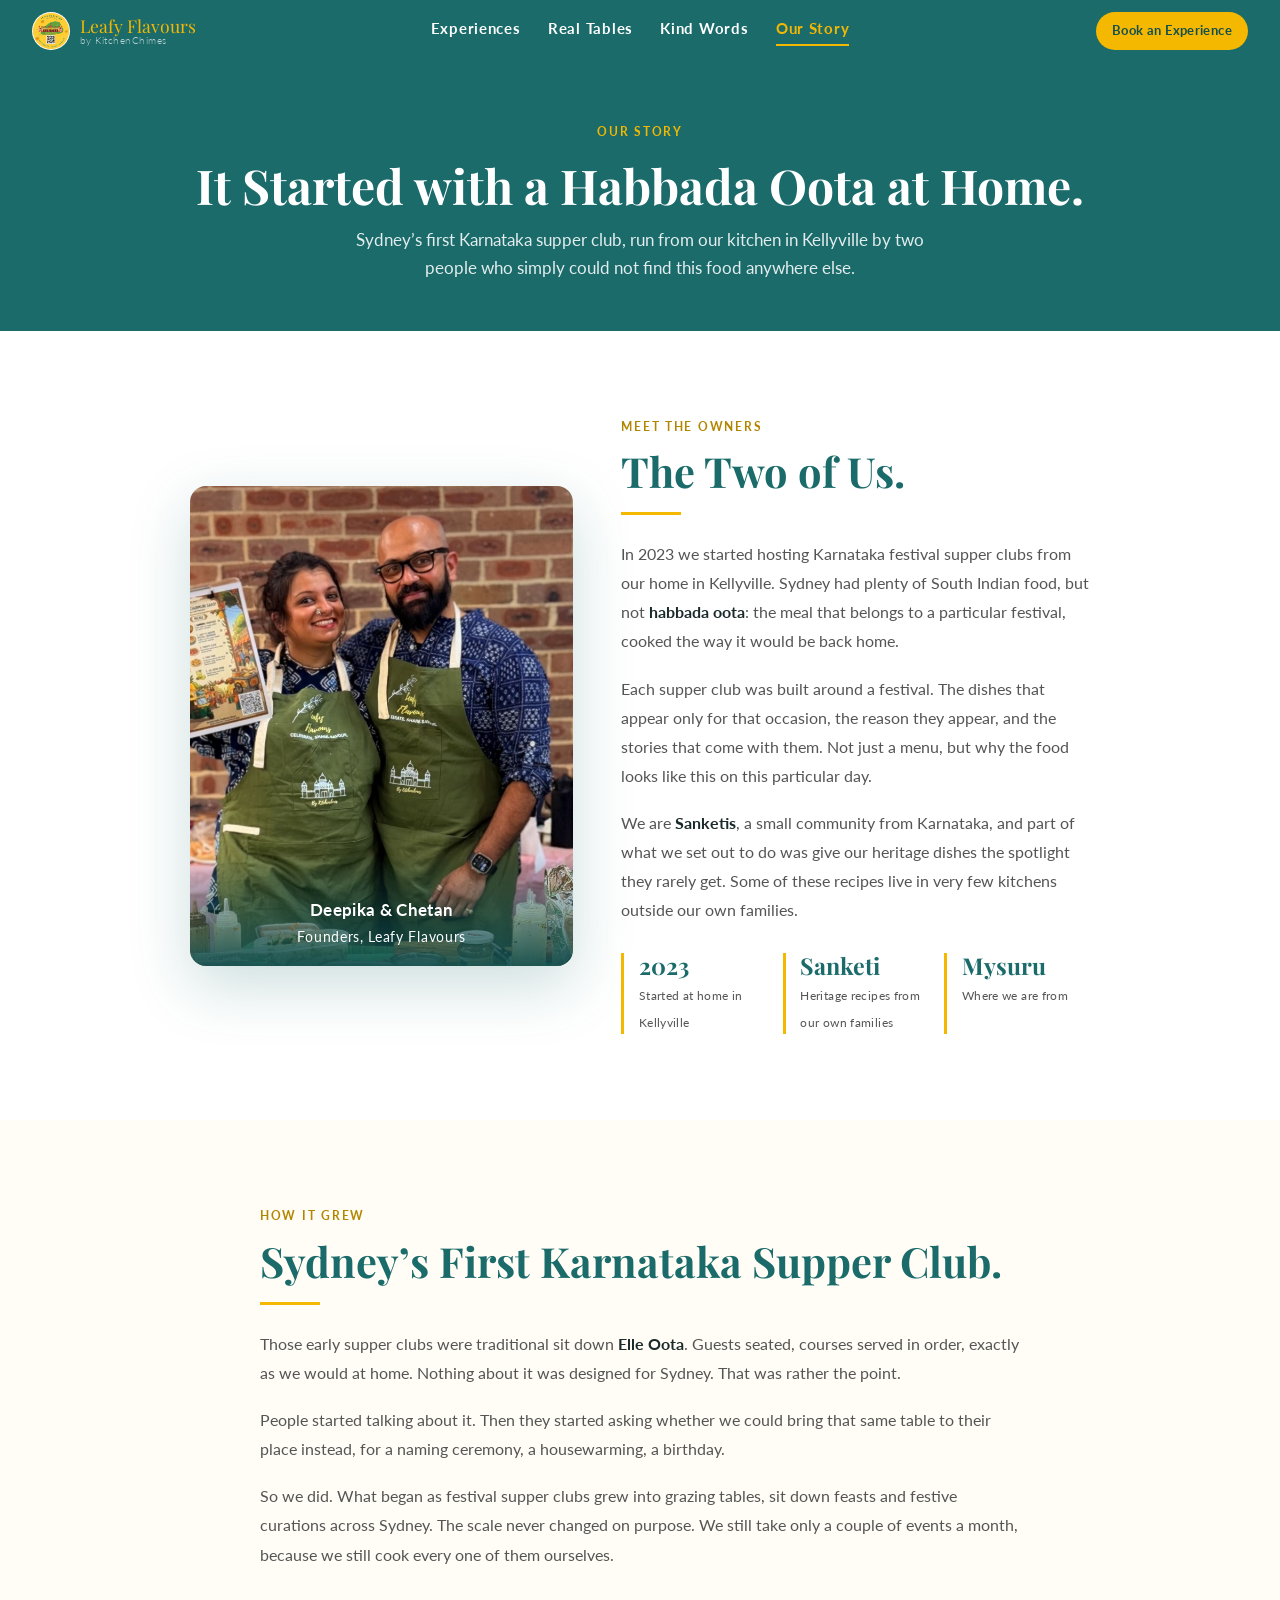
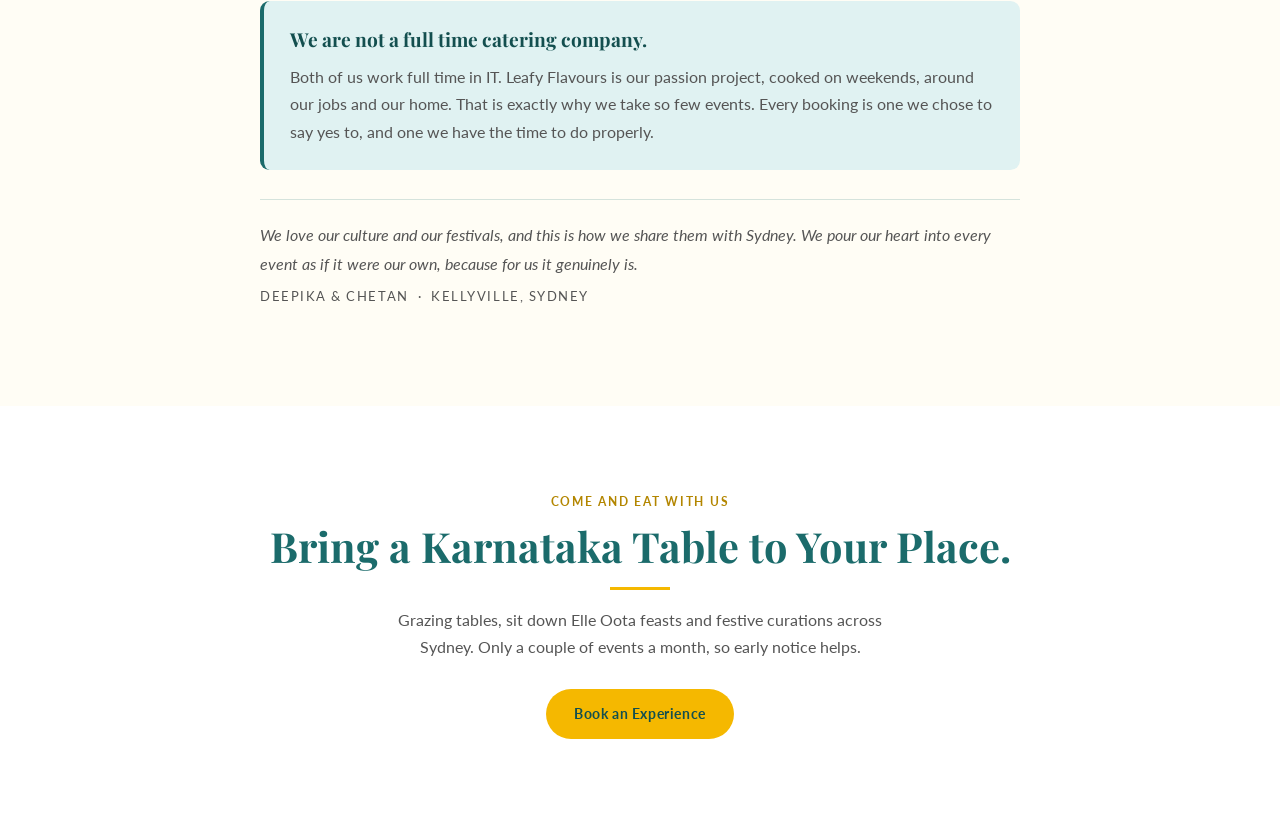
==== commit 363a55c8: "Consolidate About Us and Our Story into one page The homepage story section and the About page told " ====
--- a/about.html
+++ b/about.html
@@ -4,7 +4,7 @@
   <meta charset="UTF-8"/>
   <meta name="viewport" content="width=device-width, initial-scale=1.0"/>
   <meta name="description" content="Meet Deepika and Chetan, the couple behind Leafy Flavours. Sanketi heritage cooking and Sydney's first Karnataka festival supper clubs, from our home in Kellyville."/>
-  <title>About Us | Leafy Flavours, Sydney</title>
+  <title>Our Story | Leafy Flavours, Sydney</title>
   <link rel="preconnect" href="https://fonts.googleapis.com"/>
   <link href="https://fonts.googleapis.com/css2?family=Playfair+Display:ital,wght@0,500;0,700;1,500&family=Lato:wght@300;400;700&display=swap" rel="stylesheet"/>
   <link rel="stylesheet" href="styles.css"/>
@@ -23,9 +23,8 @@
   <nav class="header-nav-group">
     <a href="index.html#experiences" class="header-nav">Experiences</a>
     <a href="index.html#gallery" class="header-nav">Real Tables</a>
-    <a href="index.html#our-story" class="header-nav">Our Story</a>
     <a href="index.html#reviews" class="header-nav">Kind Words</a>
-    <a href="about.html" class="header-nav is-active">About Us</a>
+    <a href="about.html" class="header-nav is-active">Our Story</a>
   </nav>
   <div class="header-actions">
     <a href="index.html#contact" class="header-cta">Book an Experience</a>
@@ -34,7 +33,7 @@
 
 <!-- ── PAGE HERO ───────────────────────────────────────── -->
 <section class="page-hero">
-  <span class="section-label">About Us</span>
+  <span class="section-label">Our Story</span>
   <h1>It Started with a Habbada Oota at Home.</h1>
   <p>
     Sydney&rsquo;s first Karnataka supper club, run from our kitchen in Kellyville
